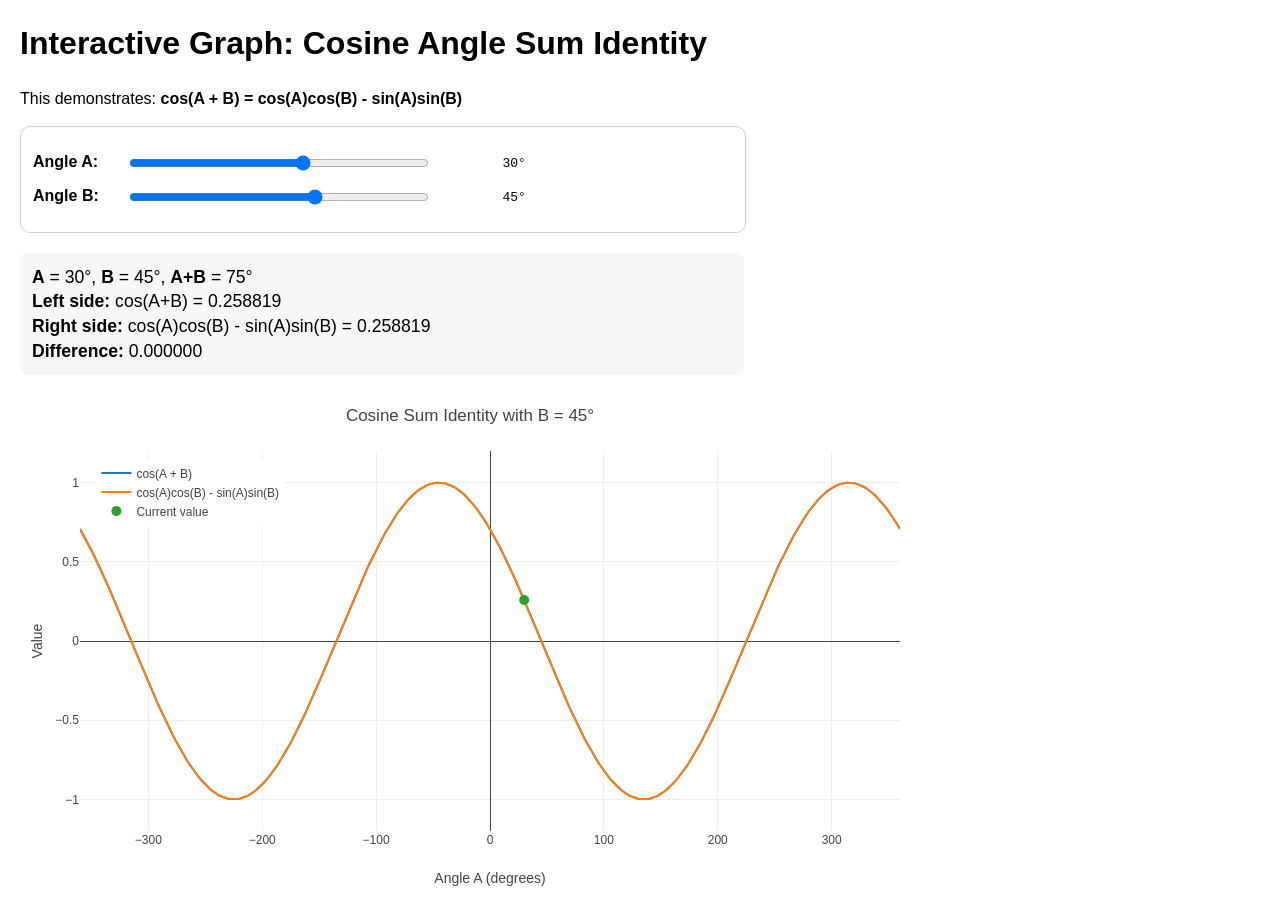
==== index.html @ 879f71eb "Rename interactive graph.html to index.html" ====
<!DOCTYPE html>
<html lang="en">
<head>
  <meta charset="UTF-8" />
  <meta name="viewport" content="width=device-width, initial-scale=1.0" />
  <title>Cosine Angle Sum Identity</title>
  <script src="https://cdn.plot.ly/plotly-2.35.2.min.js"></script>
  <style>
    body {
      font-family: Arial, sans-serif;
      margin: 20px;
      line-height: 1.4;
    }
    .controls {
      margin-bottom: 20px;
      padding: 12px;
      border: 1px solid #ccc;
      border-radius: 10px;
      max-width: 700px;
    }
    .control-row {
      margin: 12px 0;
    }
    label {
      display: inline-block;
      width: 90px;
      font-weight: bold;
    }
    input[type="range"] {
      width: 300px;
      vertical-align: middle;
    }
    .value {
      display: inline-block;
      width: 80px;
      text-align: right;
      margin-left: 10px;
      font-family: monospace;
    }
    .formula {
      margin: 16px 0;
      font-size: 1.1rem;
      background: #f7f7f7;
      padding: 12px;
      border-radius: 8px;
      max-width: 700px;
    }
    #plot {
      max-width: 900px;
      height: 500px;
    }
  </style>
</head>
<body>
  <h1>Interactive Graph: Cosine Angle Sum Identity</h1>
  <p>
    This demonstrates:
    <strong>cos(A + B) = cos(A)cos(B) - sin(A)sin(B)</strong>
  </p>

  <div class="controls">
    <div class="control-row">
      <label for="aSlider">Angle A:</label>
      <input type="range" id="aSlider" min="-180" max="180" value="30" step="1" />
      <span class="value" id="aValue">30°</span>
    </div>

    <div class="control-row">
      <label for="bSlider">Angle B:</label>
      <input type="range" id="bSlider" min="-180" max="180" value="45" step="1" />
      <span class="value" id="bValue">45°</span>
    </div>
  </div>

  <div class="formula" id="results"></div>

  <div id="plot"></div>

  <script>
    const aSlider = document.getElementById("aSlider");
    const bSlider = document.getElementById("bSlider");
    const aValue = document.getElementById("aValue");
    const bValue = document.getElementById("bValue");
    const results = document.getElementById("results");

    function degToRad(deg) {
      return deg * Math.PI / 180;
    }

    function formatNum(x) {
      return x.toFixed(6);
    }

    function generateXValues(start, end, step) {
      const arr = [];
      for (let x = start; x <= end; x += step) {
        arr.push(x);
      }
      return arr;
    }

    function updatePlot() {
      const Adeg = Number(aSlider.value);
      const Bdeg = Number(bSlider.value);

      aValue.textContent = `${Adeg}°`;
      bValue.textContent = `${Bdeg}°`;

      const Arad = degToRad(Adeg);
      const Brad = degToRad(Bdeg);

      const lhsValue = Math.cos(Arad + Brad);
      const rhsValue = Math.cos(Arad) * Math.cos(Brad) - Math.sin(Arad) * Math.sin(Brad);

      results.innerHTML = `
        <div><strong>A</strong> = ${Adeg}°, <strong>B</strong> = ${Bdeg}°, <strong>A+B</strong> = ${Adeg + Bdeg}°</div>
        <div><strong>Left side:</strong> cos(A+B) = ${formatNum(lhsValue)}</div>
        <div><strong>Right side:</strong> cos(A)cos(B) - sin(A)sin(B) = ${formatNum(rhsValue)}</div>
        <div><strong>Difference:</strong> ${formatNum(Math.abs(lhsValue - rhsValue))}</div>
      `;

      const xDeg = generateXValues(-360, 360, 2);
      const xRad = xDeg.map(degToRad);

      const lhsCurve = xRad.map(x => Math.cos(x + Brad));
      const rhsCurve = xRad.map(x => Math.cos(x) * Math.cos(Brad) - Math.sin(x) * Math.sin(Brad));

      const pointY = Math.cos(Arad + Brad);

      const data = [
        {
          x: xDeg,
          y: lhsCurve,
          mode: "lines",
          name: "cos(A + B)",
        },
        {
          x: xDeg,
          y: rhsCurve,
          mode: "lines",
          name: "cos(A)cos(B) - sin(A)sin(B)",
        },
        {
          x: [Adeg],
          y: [pointY],
          mode: "markers",
          name: "Current value",
          marker: { size: 10 }
        }
      ];

      const layout = {
        title: `Cosine Sum Identity with B = ${Bdeg}°`,
        xaxis: {
          title: "Angle A (degrees)"
        },
        yaxis: {
          title: "Value",
          range: [-1.2, 1.2]
        },
        legend: {
          x: 0.02,
          y: 0.98
        },
        margin: {
          l: 60,
          r: 20,
          t: 60,
          b: 60
        }
      };

      Plotly.newPlot("plot", data, layout, { responsive: true });
    }

    aSlider.addEventListener("input", updatePlot);
    bSlider.addEventListener("input", updatePlot);

    updatePlot();
  </script>
</body>
</html>
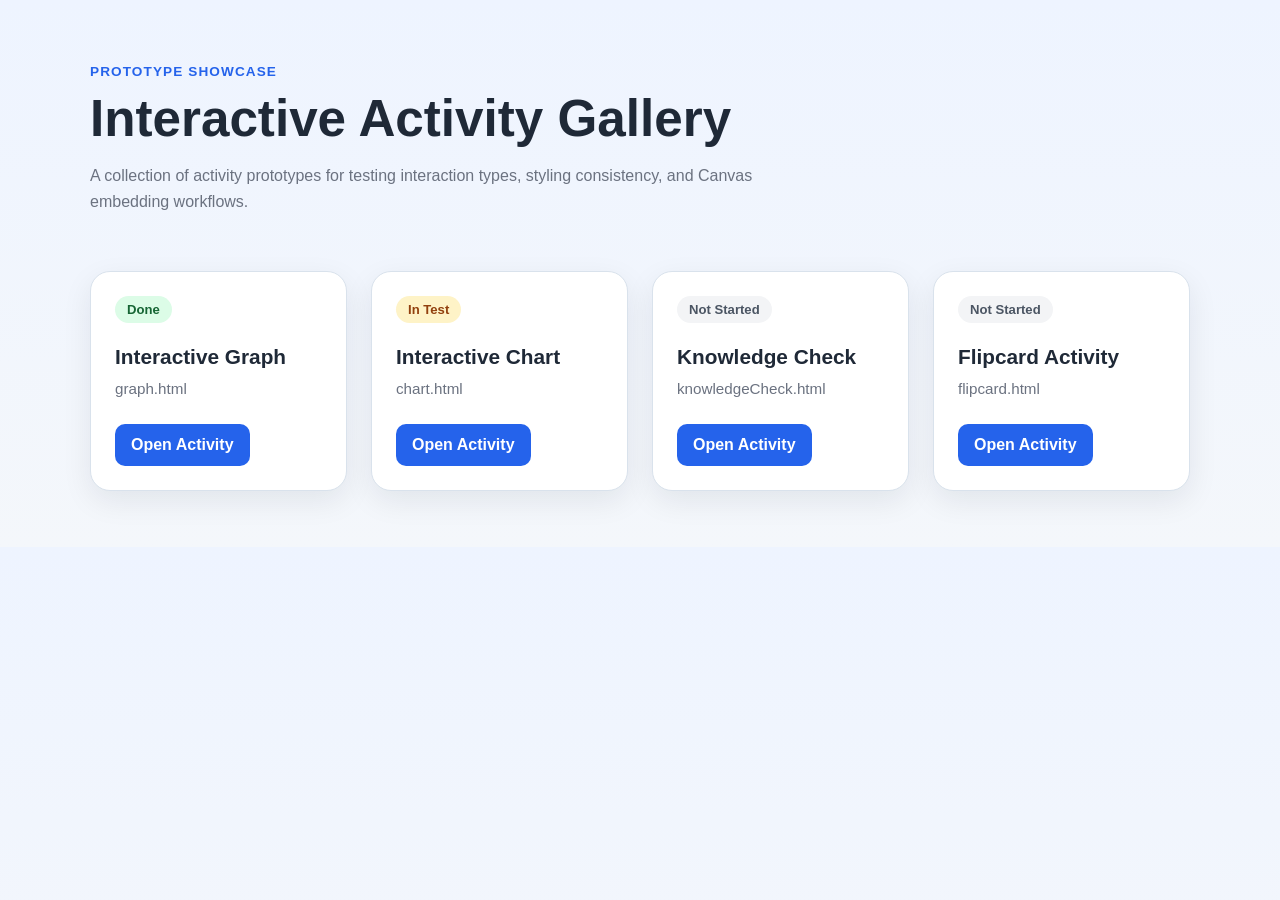
==== commit 07a603ed: "Add new HTML pages for each activity and update styles" ====
--- a/index.html
+++ b/index.html
@@ -3,180 +3,67 @@
 <head>
   <meta charset="UTF-8" />
   <meta name="viewport" content="width=device-width, initial-scale=1.0" />
-  <title>Cosine Angle Sum Identity</title>
-  <script src="https://cdn.plot.ly/plotly-2.35.2.min.js"></script>
-  <style>
-    body {
-      font-family: Arial, sans-serif;
-      margin: 20px;
-      line-height: 1.4;
-    }
-    .controls {
-      margin-bottom: 20px;
-      padding: 12px;
-      border: 1px solid #ccc;
-      border-radius: 10px;
-      max-width: 700px;
-    }
-    .control-row {
-      margin: 12px 0;
-    }
-    label {
-      display: inline-block;
-      width: 90px;
-      font-weight: bold;
-    }
-    input[type="range"] {
-      width: 300px;
-      vertical-align: middle;
-    }
-    .value {
-      display: inline-block;
-      width: 80px;
-      text-align: right;
-      margin-left: 10px;
-      font-family: monospace;
-    }
-    .formula {
-      margin: 16px 0;
-      font-size: 1.1rem;
-      background: #f7f7f7;
-      padding: 12px;
-      border-radius: 8px;
-      max-width: 700px;
-    }
-    #plot {
-      max-width: 900px;
-      height: 500px;
-    }
-  </style>
+  <title>Activity Prototype Gallery</title>
+  <link rel="stylesheet" href="style.css" />
 </head>
 <body>
-  <h1>Interactive Graph: Cosine Angle Sum Identity</h1>
-  <p>
-    This demonstrates:
-    <strong>cos(A + B) = cos(A)cos(B) - sin(A)sin(B)</strong>
-  </p>
+  <header class="page-header">
+    <div class="container">
+      <p class="eyebrow">Prototype Showcase</p>
+      <h1>Interactive Activity Gallery</h1>
+      <p class="page-intro">
+        A collection of activity prototypes for testing interaction types,
+        styling consistency, and Canvas embedding workflows.
+      </p>
+    </div>
+  </header>
 
-  <div class="controls">
-    <div class="control-row">
-      <label for="aSlider">Angle A:</label>
-      <input type="range" id="aSlider" min="-180" max="180" value="30" step="1" />
-      <span class="value" id="aValue">30°</span>
-    </div>
+  <main class="container">
+    <section class="gallery-grid">
+      <article class="gallery-card">
+        <div class="card-top">
+            <span class="status-badge status-done">Done</span>
+        </div>
+        <h2>Interactive Graph</h2>
+        <p class="file-label">graph.html</p>
+        <div class="card-actions">
+          <a class="btn btn-primary" href="graph.html">Open Activity</a>
+        </div>
+      </article>
 
-    <div class="control-row">
-      <label for="bSlider">Angle B:</label>
-      <input type="range" id="bSlider" min="-180" max="180" value="45" step="1" />
-      <span class="value" id="bValue">45°</span>
-    </div>
-  </div>
+      <article class="gallery-card">
+        <div class="card-top">
+          <span class="status-badge status-testing">In Test</span>
+        </div>
+        <h2>Interactive Chart</h2>
+        <p class="file-label">chart.html</p>
+        <div class="card-actions">
+          <a class="btn btn-primary" href="chart.html">Open Activity</a>
+        </div>
+      </article>
 
-  <div class="formula" id="results"></div>
+      <article class="gallery-card">
+        <div class="card-top">
+          <span class="status-badge status-progress">Not Started</span>
+        </div>
+        <h2>Knowledge Check</h2>
+        <p class="file-label">knowledgeCheck.html</p>
+        <div class="card-actions">
+          <a class="btn btn-primary" href="knowledgeCheck.html">Open Activity</a>
+        </div>
+      </article>
 
-  <div id="plot"></div>
-
-  <script>
-    const aSlider = document.getElementById("aSlider");
-    const bSlider = document.getElementById("bSlider");
-    const aValue = document.getElementById("aValue");
-    const bValue = document.getElementById("bValue");
-    const results = document.getElementById("results");
-
-    function degToRad(deg) {
-      return deg * Math.PI / 180;
-    }
-
-    function formatNum(x) {
-      return x.toFixed(6);
-    }
-
-    function generateXValues(start, end, step) {
-      const arr = [];
-      for (let x = start; x <= end; x += step) {
-        arr.push(x);
-      }
-      return arr;
-    }
-
-    function updatePlot() {
-      const Adeg = Number(aSlider.value);
-      const Bdeg = Number(bSlider.value);
-
-      aValue.textContent = `${Adeg}°`;
-      bValue.textContent = `${Bdeg}°`;
-
-      const Arad = degToRad(Adeg);
-      const Brad = degToRad(Bdeg);
-
-      const lhsValue = Math.cos(Arad + Brad);
-      const rhsValue = Math.cos(Arad) * Math.cos(Brad) - Math.sin(Arad) * Math.sin(Brad);
-
-      results.innerHTML = `
-        <div><strong>A</strong> = ${Adeg}°, <strong>B</strong> = ${Bdeg}°, <strong>A+B</strong> = ${Adeg + Bdeg}°</div>
-        <div><strong>Left side:</strong> cos(A+B) = ${formatNum(lhsValue)}</div>
-        <div><strong>Right side:</strong> cos(A)cos(B) - sin(A)sin(B) = ${formatNum(rhsValue)}</div>
-        <div><strong>Difference:</strong> ${formatNum(Math.abs(lhsValue - rhsValue))}</div>
-      `;
-
-      const xDeg = generateXValues(-360, 360, 2);
-      const xRad = xDeg.map(degToRad);
-
-      const lhsCurve = xRad.map(x => Math.cos(x + Brad));
-      const rhsCurve = xRad.map(x => Math.cos(x) * Math.cos(Brad) - Math.sin(x) * Math.sin(Brad));
-
-      const pointY = Math.cos(Arad + Brad);
-
-      const data = [
-        {
-          x: xDeg,
-          y: lhsCurve,
-          mode: "lines",
-          name: "cos(A + B)",
-        },
-        {
-          x: xDeg,
-          y: rhsCurve,
-          mode: "lines",
-          name: "cos(A)cos(B) - sin(A)sin(B)",
-        },
-        {
-          x: [Adeg],
-          y: [pointY],
-          mode: "markers",
-          name: "Current value",
-          marker: { size: 10 }
-        }
-      ];
-
-      const layout = {
-        title: `Cosine Sum Identity with B = ${Bdeg}°`,
-        xaxis: {
-          title: "Angle A (degrees)"
-        },
-        yaxis: {
-          title: "Value",
-          range: [-1.2, 1.2]
-        },
-        legend: {
-          x: 0.02,
-          y: 0.98
-        },
-        margin: {
-          l: 60,
-          r: 20,
-          t: 60,
-          b: 60
-        }
-      };
-
-      Plotly.newPlot("plot", data, layout, { responsive: true });
-    }
-
-    aSlider.addEventListener("input", updatePlot);
-    bSlider.addEventListener("input", updatePlot);
-
-    updatePlot();
-  </script>
+      <article class="gallery-card">
+        <div class="card-top">
+          <span class="status-badge status-progress">Not Started</span>
+        </div>
+        <h2>Flipcard Activity</h2>
+        <p class="file-label">flipcard.html</p>
+        <div class="card-actions">
+          <a class="btn btn-primary" href="flipcard.html">Open Activity</a>
+        </div>
+      </article>
+    </section>
+  </main>
 </body>
-</html>
+</html>
--- a/style.css
+++ b/style.css
@@ -0,0 +1,163 @@
+:root {
+  --bg: #f4f7fb;
+  --surface: #ffffff;
+  --surface-soft: #f9fbff;
+  --text: #1f2937;
+  --muted: #6b7280;
+  --border: #d9e2ec;
+  --primary: #2563eb;
+  --primary-dark: #1d4ed8;
+  --shadow: 0 10px 30px rgba(15, 23, 42, 0.08);
+
+  --status-not-started-bg: #f3f4f6;
+  --status-not-started-text: #4b5563;
+
+  --status-testing-bg: #fef3c7;
+  --status-testing-text: #92400e;
+
+  --status-done-bg: #dcfce7;
+  --status-done-text: #166534;
+}
+
+* {
+  box-sizing: border-box;
+}
+
+body {
+  margin: 0;
+  font-family: Arial, Helvetica, sans-serif;
+  background: linear-gradient(180deg, #eef4ff 0%, var(--bg) 100%);
+  color: var(--text);
+}
+
+.container {
+  width: min(1100px, calc(100% - 32px));
+  margin: 0 auto;
+}
+
+.page-header {
+  padding: 64px 0 32px;
+}
+
+.eyebrow {
+  margin: 0 0 12px;
+  font-size: 0.85rem;
+  font-weight: 700;
+  letter-spacing: 0.08em;
+  text-transform: uppercase;
+  color: var(--primary);
+}
+
+.page-header h1 {
+  margin: 0 0 16px;
+  font-size: clamp(2rem, 4vw, 3.2rem);
+  line-height: 1.1;
+}
+
+.page-intro {
+  margin: 0;
+  max-width: 700px;
+  font-size: 1rem;
+  line-height: 1.6;
+  color: var(--muted);
+}
+
+.gallery-grid {
+  display: grid;
+  grid-template-columns: repeat(auto-fit, minmax(240px, 1fr));
+  gap: 24px;
+  padding: 24px 0 56px;
+}
+
+.gallery-card {
+  display: flex;
+  flex-direction: column;
+  justify-content: space-between;
+  min-height: 220px;
+  padding: 24px;
+  border: 1px solid var(--border);
+  border-radius: 20px;
+  background: var(--surface);
+  box-shadow: var(--shadow);
+  transition: transform 0.2s ease, box-shadow 0.2s ease;
+}
+
+.gallery-card:hover {
+  transform: translateY(-4px);
+  box-shadow: 0 16px 32px rgba(15, 23, 42, 0.12);
+}
+
+.card-top {
+  display: flex;
+  justify-content: flex-start;
+  margin-bottom: 20px;
+}
+
+.status-badge {
+  display: inline-flex;
+  align-items: center;
+  padding: 6px 12px;
+  border-radius: 999px;
+  font-size: 0.82rem;
+  font-weight: 700;
+}
+
+.status-progress {
+  background: var(--status-not-started-bg);
+  color: var(--status-not-started-text);
+}
+
+.status-testing {
+  background: var(--status-testing-bg);
+  color: var(--status-testing-text);
+}
+
+.status-done {
+  background: var(--status-done-bg);
+  color: var(--status-done-text);
+}
+
+.gallery-card h2 {
+  margin: 0 0 10px;
+  font-size: 1.3rem;
+  line-height: 1.3;
+}
+
+.file-label {
+  margin: 0 0 24px;
+  font-size: 0.95rem;
+  color: var(--muted);
+}
+
+.card-actions {
+  margin-top: auto;
+}
+
+.btn {
+  display: inline-block;
+  padding: 12px 16px;
+  border-radius: 10px;
+  text-decoration: none;
+  font-weight: 700;
+  transition: background 0.2s ease, transform 0.2s ease;
+}
+
+.btn-primary {
+  background: var(--primary);
+  color: #ffffff;
+}
+
+.btn-primary:hover {
+  background: var(--primary-dark);
+  transform: translateY(-1px);
+}
+
+@media (max-width: 640px) {
+  .page-header {
+    padding-top: 48px;
+  }
+
+  .gallery-card {
+    min-height: 200px;
+  }
+}
